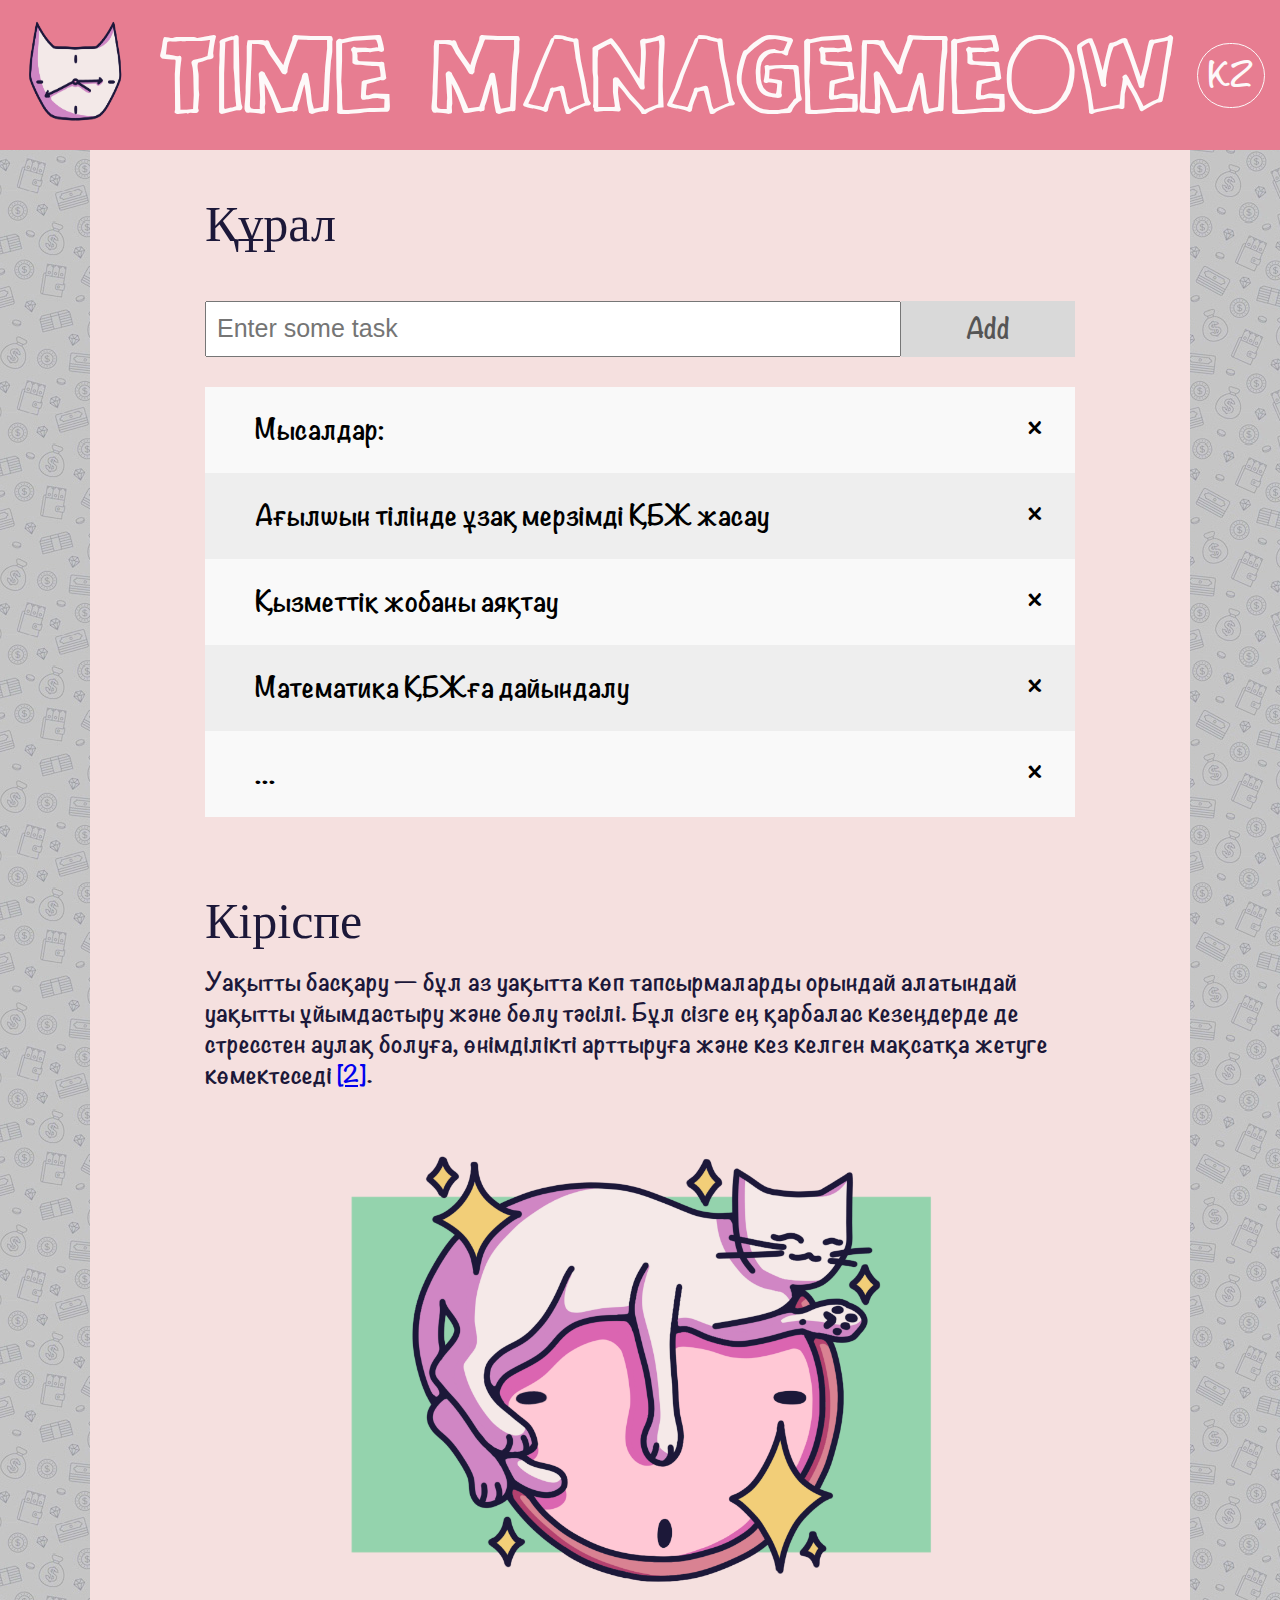
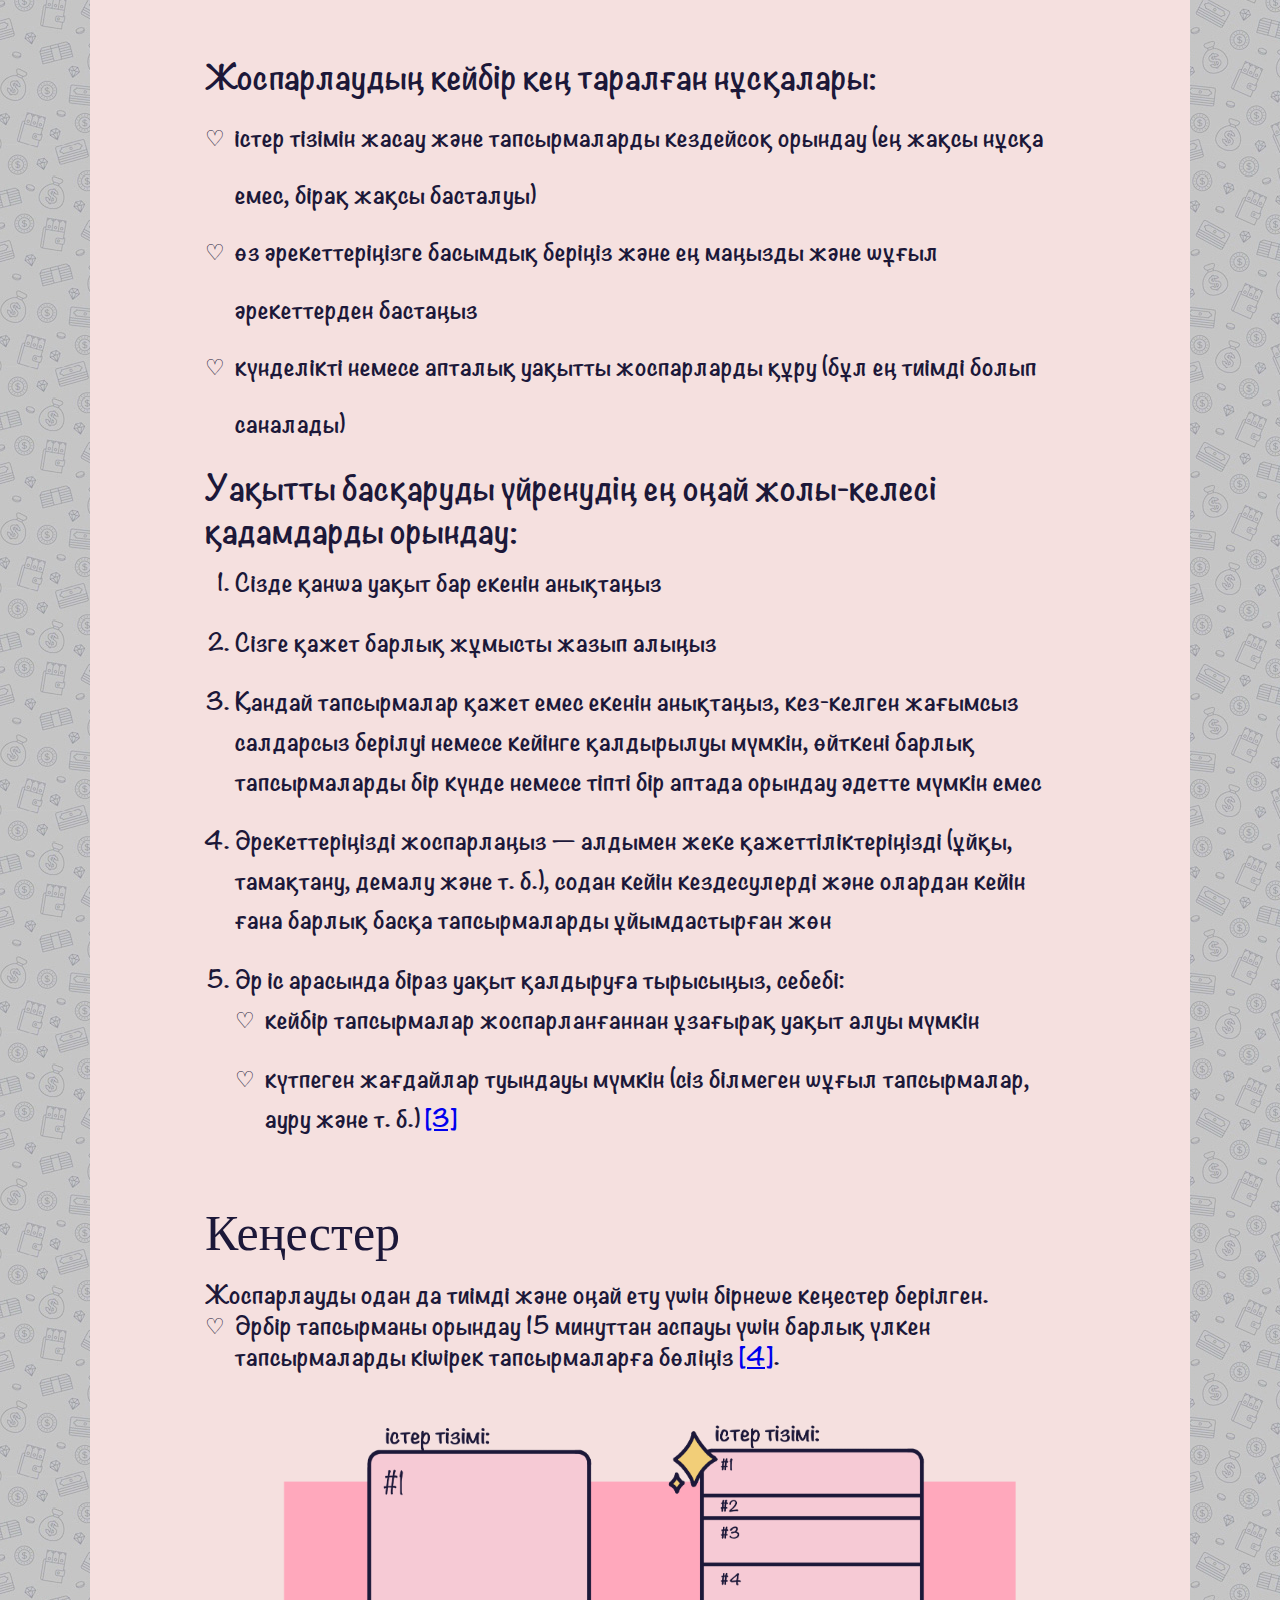
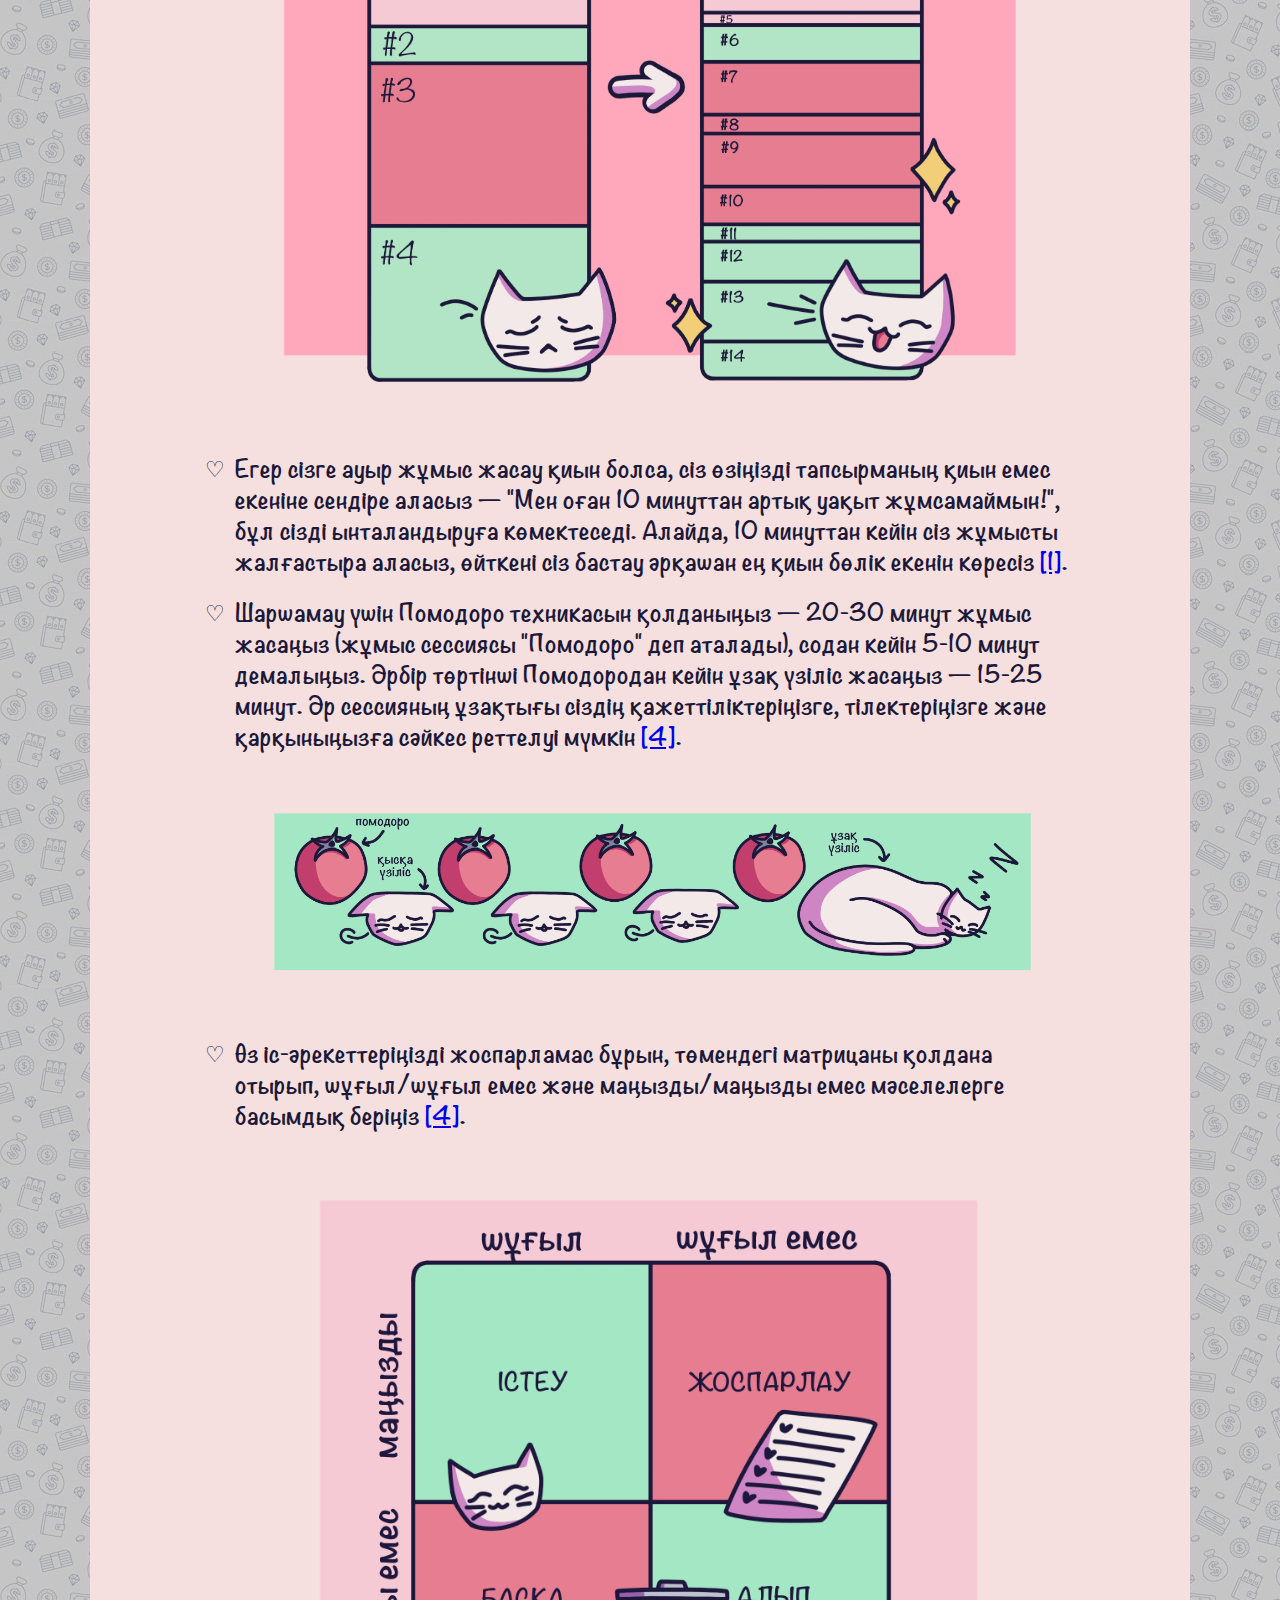
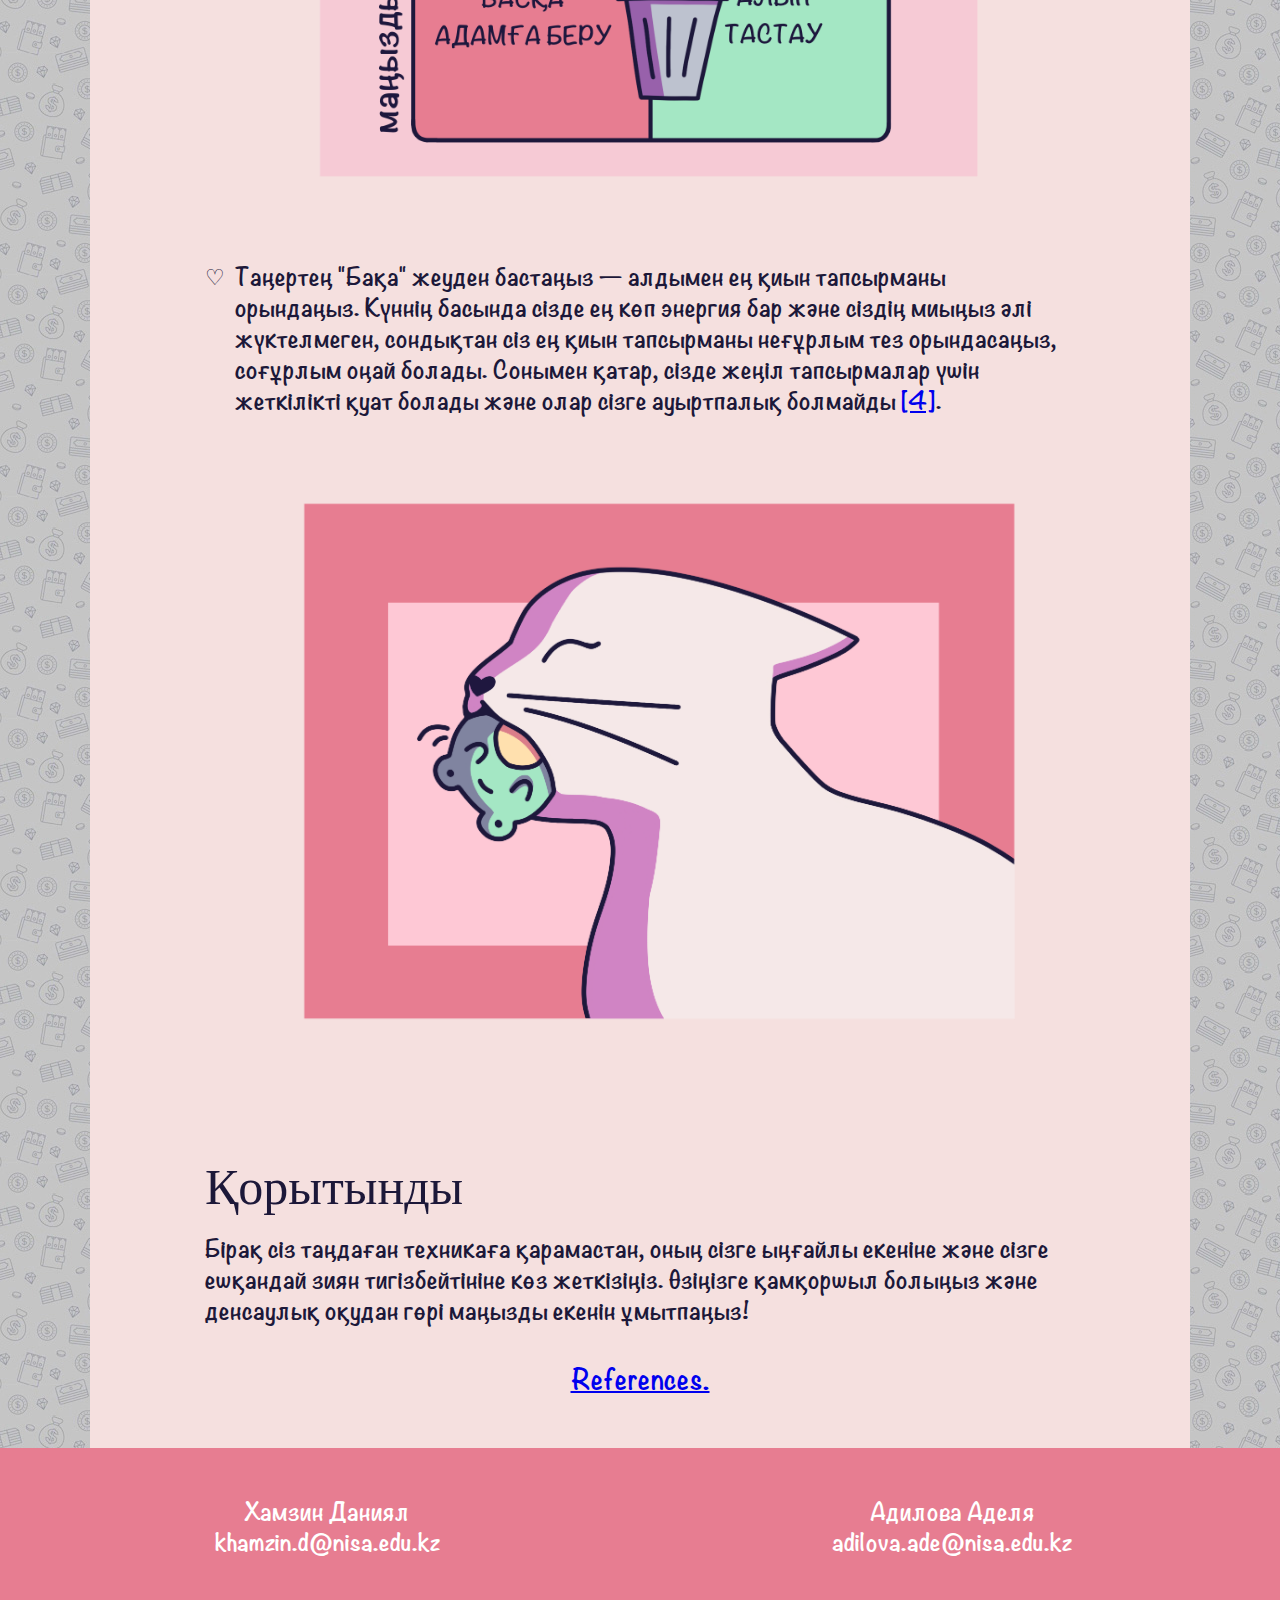
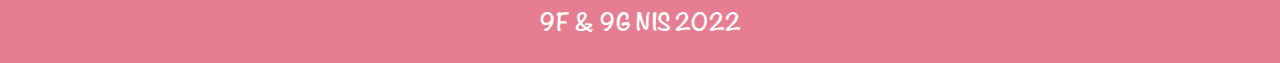
==== index-kz.html @ 08210718 "add 3 diff langs versions of the website" ====
<!DOCTYPE html>
<html lang="en">

<head>
    <meta charset="UTF-8">
    <meta http-equiv="X-UA-Compatible" content="IE=edge">
    <meta name="viewport" content="width=device-width, initial-scale=1.0">
    <title>Cat ManageMeow!</title>

    <!-- FONTS -->
    <link rel="stylesheet" href="fonts.css">

    <!-- CSS -->
    <link rel="stylesheet" href="index.css">

    <!-- Add icon to title -->
    <link rel="icon" href="img/logo.png" type="image/png">
</head>

<body>

    <header class="header">
        <div class='container'>
            <div class="header__row">
                <div class="header__logo">
                    <img src="img/logo.png" alt="">
                </div>
                <h1 class="header__title">
                    time managemeow
                </h1>
                <div class="lang">
                    <div class="lang__button">
                        KZ
                    </div>
                    <ul class="lang__list">
                        <li><a href="index-en.html">EN</a></li>
                        <li><a href="index-ru.html">RU</a></li>
                        <li><a href="index-kz.html">KZ</a></li>
                    </ul>
                </div>

            </div>
        </div>
    </header>

    <main class="main">
        <div class="content">
            <div class='container'>

                <section class="tool">
                    <h2 class="tool__title title">
                        Құрал
                    </h2>
                    <div class="tool__tool">
                        <input type="text" class="tool__input" placeholder="Enter some task">
                        <span class="addBtn">Add</span>
                    </div>

                    <ul class="tool__list">
                        <li>Мысалдар:</li>
                        <li>Ағылшын тілінде ұзақ мерзімді ҚБЖ жасау</li>
                        <li>Қызметтік жобаны аяқтау</li>
                        <li>Математика ҚБЖға дайындалу</li>
                        <li>...</li>
                    </ul>

                </section>

                <section class="intro">
                    <h2 class="intro__title title">
                        Кіріспе
                    </h2>
                    <p class="intro__text text">
                        Уақытты басқару — бұл аз уақытта көп тапсырмаларды орындай алатындай уақытты ұйымдастыру және
                        бөлу тәсілі. Бұл сізге ең қарбалас кезеңдерде де стресстен аулақ болуға, өнімділікті арттыруға
                        және кез келген мақсатқа жетуге көмектеседі <a href="references.html">[2]</a>.
                    </p>
                    <div class="intro__image">
                        <img src="img/image_1.png">
                    </div>

                    <div class="options">
                        <div class="options__title subtitle">
                            Жоспарлаудың кейбір кең таралған нұсқалары:
                        </div>
                        <ul class="options__list text">
                            <li>істер тізімін жасау және тапсырмаларды кездейсоқ орындау (ең жақсы нұсқа емес, бірақ
                                жақсы басталуы)</li>
                            <li>өз әрекеттеріңізге басымдық беріңіз және ең маңызды және шұғыл әрекеттерден бастаңыз
                            </li>
                            <li>күнделікті немесе апталық уақытты жоспарларды құру (бұл ең тиімді болып саналады)</li>
                        </ul>
                    </div>

                    <div class="steps">
                        <div class="steps__title subtitle">
                            Уақытты басқаруды үйренудің ең оңай жолы-келесі қадамдарды орындау:
                        </div>
                        <ol class="steps__list text">
                            <li>Сізде қанша уақыт бар екенін анықтаңыз</li>
                            <li>Сізге қажет барлық жұмысты жазып алыңыз </li>
                            <li>Қандай тапсырмалар қажет емес екенін анықтаңыз, кез-келген жағымсыз салдарсыз берілуі
                                немесе кейінге қалдырылуы мүмкін, өйткені барлық тапсырмаларды бір күнде немесе тіпті
                                бір аптада орындау әдетте мүмкін емес
                            </li>
                            <li>Әрекеттеріңізді жоспарлаңыз — алдымен жеке қажеттіліктеріңізді (ұйқы, тамақтану, демалу
                                және т. б.), содан кейін кездесулерді және олардан кейін ғана барлық басқа тапсырмаларды
                                ұйымдастырған жөн
                            </li>
                            <li>Әр іс арасында біраз уақыт қалдыруға тырысыңыз, себебі:
                                <ul>
                                    <li>кейбір тапсырмалар жоспарланғаннан ұзағырақ уақыт алуы мүмкін</li>
                                    <li>күтпеген жағдайлар туындауы мүмкін (сіз білмеген шұғыл тапсырмалар, ауру және т.
                                        б.) <a href="references.html">[3]</a></li>
                                </ul>
                            </li>
                        </ol>
                    </div>

                </section>

                <section class="tips">
                    <h2 class="tips__title title">
                        Кеңестер
                    </h2>
                    <div class="tips__text text">
                        Жоспарлауды одан да тиімді және оңай ету үшін бірнеше кеңестер берілген.
                    </div>
                    <ul class="tips__list text">
                        <li>
                            Әрбір тапсырманы орындау 15 минуттан аспауы үшін барлық үлкен тапсырмаларды кішірек
                            тапсырмаларға бөліңіз <a href="references.html">[4]</a>.
                            <div class="tips__image">
                                <img src='img/2/2_kaz.png' alt=''>
                            </div>
                        </li>
                        <li>
                            Егер сізге ауыр жұмыс жасау қиын болса, сіз өзіңізді тапсырманың қиын емес екеніне сендіре
                            аласыз — "Мен оған 10 минуттан артық уақыт жұмсамаймын!", бұл сізді ынталандыруға
                            көмектеседі. Алайда, 10 минуттан кейін сіз жұмысты жалғастыра аласыз, өйткені сіз бастау
                            әрқашан ең қиын бөлік екенін көресіз <a href="references.html">[1]</a>.
                        </li>
                        <li>
                            Шаршамау үшін Помодоро техникасын қолданыңыз — 20-30 минут жұмыс жасаңыз (жұмыс сессиясы
                            "Помодоро" деп аталады), содан кейін 5-10 минут демалыңыз. Әрбір төртінші Помодородан кейін
                            ұзақ үзіліс жасаңыз — 15-25 минут. Әр сессияның ұзақтығы сіздің қажеттіліктеріңізге,
                            тілектеріңізге және қарқыныңызға сәйкес реттелуі мүмкін <a href="references.html">[4]</a>.

                            <div class="tips__image">
                                <img src="img/3/3_kaz.png" alt="">
                            </div>
                        </li>
                        <li>
                            Өз іс-әрекеттеріңізді жоспарламас бұрын, төмендегі матрицаны қолдана отырып, шұғыл/шұғыл
                            емес және маңызды/маңызды емес мәселелерге басымдық беріңіз <a
                                href="references.html">[4]</a>.
                            <div class="tips__image">
                                <img src="img/4/4_kaz.png" alt="">
                            </div>
                        </li>
                        <li>
                            Таңертең "Бақа" жеуден бастаңыз — алдымен ең қиын тапсырманы орындаңыз. Күннің басында сізде
                            ең көп энергия бар және сіздің миыңыз әлі жүктелмеген, сондықтан сіз ең қиын тапсырманы
                            неғұрлым тез орындасаңыз, соғұрлым оңай болады. Сонымен қатар, сізде жеңіл тапсырмалар үшін
                            жеткілікті қуат болады және олар сізге ауыртпалық болмайды <a
                                href="references.html">[4]</a>.
                            <div class="tips__image">
                                <img src="img/5.png" alt="">
                            </div>
                        </li>
                    </ul>
                </section>

                <section class="conclusion">
                    <h2 class="conclusion__title title">
                        Қорытынды
                    </h2>
                    <div class="conlusion__text text">
                        Бірақ сіз таңдаған техникаға қарамастан, оның сізге ыңғайлы екеніне және сізге ешқандай зиян тигізбейтініне көз жеткізіңіз. Өзіңізге қамқоршыл болыңыз және денсаулық оқудан гөрі маңызды екенін ұмытпаңыз! 
                    </div>
                    <div class="conclusion__elem">
                        <a href="references.html" class="references">References.</a>
                    </div>
                </section>

            </div>
        </div>
    </main>

    <footer class="footer">
        <div class='container'>
            <div class="footer__row">
                <div class="footer__elem">
                    <div class="footer__fullname">
                        Хамзин Даниял
                    </div>
                    <div class="footer__email">
                        khamzin.d@nisa.edu.kz
                    </div>
                </div>
                <div class="footer__elem">
                    <div class="footer__fullname">
                        Адилова Аделя
                    </div>
                    <div class="footer__email">
                        adilova.ade@nisa.edu.kz
                    </div>
                </div>
            </div>
            <div class="footer__data">
                <span>9F & 9G NIS 2022</span>
            </div>
        </div>
    </footer>


    <script src="script.js"></script>
</body>

</html>
---- fonts.css ----
@font-face {
    font-family: 'Noteworthy';
    src: url(fonts/Noteworthy-Bold.ttf) format("TrueType");
    font-style: normal;
    font-weight: bold;
}

@font-face {
    font-family: "Marker Felt";
    src: url("fonts/Marker\ Felt\ Font.ttf") format("TrueType");
    font-style: normal;
    font-weight: normal;
}

@font-face {
    font-family: 'Once in a while';
    src: url('fonts/once-in-a-while.eot');
    src: url('fonts/once-in-a-while.eot?#iefix') format('embedded-opentype'),
         url('fonts/once-in-a-while.woff') format('woff'),
         url('fonts/once-in-a-while.ttf') format('truetype'),
         url('fonts/once-in-a-while.svg#Once in a while') format('svg');
    font-style: normal;
    font-weight: normal;
}
---- index.css ----
/* CSS RESET */
html {
    box-sizing: border-box;
    font-size: 16px;
}

*,
*:before,
*:after {
    box-sizing: inherit;
}

body,
h1,
h2,
h3,
h4,
h5,
h6,
p,
ol,
ul {
    margin: 0;
    padding: 0;
    font-weight: normal;
}

ul {
    list-style: none;
}

img {
    max-width: 100%;
    height: auto;
}

/* ============================================================ */

body {
    background-color: #f5f5f5;
    font-family: "Noteworthy";
    background: url("./img/bg_repeat.jpg");
    scroll-behavior: smooth;
    text-rendering: optimizeSpeed;
}

.container {
    max-width: 1170px;
    margin: 0 auto;
    padding: 0 15px;
}

.content {
    max-width: 1420px;
    margin: 0 auto;
    background-color: #f5e0df;
}

.header {
    background-color: #e77d91;
}

.header .container {
    max-width: 1800px;
}

.header__title {
    font-size: 100px;
    font-family: "Once in a while";
    color: #fdf9f9;
    text-align: center;
}

.header__row {
    display: flex;
    flex-flow: row nowrap;
    align-items: center;
    height: 200px;
    justify-content: space-between;
}

.header__logo {
    width: 200px;
}
.header__logo img {
    width: 100%;
    height: 100%;
}

.lang {
    position: relative;
    color: #fdf9f9;
    font-size: 30px;
}

.lang__button {
    padding: 10px;
    border: 1px solid #fdf9f9;
    border-radius: 40px;
    cursor: pointer;
    position: relative;
    z-index: 2;
    transition: 0.4s;
}

.lang__button:hover {
    background-color: #ffb2b2;
}

.lang__list {
    position: absolute;
    padding-right: 100px;
    padding-top: 80px;
    left: -100px;
    top: -10px;
    z-index: 1;
    border-radius: 25px;
    border: 2px solid #ff8da8;
    transition: 0.5s;
    background-color: #ff9fb5;
    opacity: 0;
    pointer-events: none;
}

.lang__list li a{
    color: #ffd6dd;
    text-decoration: none;
}

.lang__list li a:hover {
    text-decoration: underline;
    color: #fff2f4;
}

.lang__list.active {
    opacity: 1;
    pointer-events: all;
}

/* ======================================================== */

ul li {
    position: relative;
    padding-left: 30px;
}

ul li::before {
    content: "♡";
    position: absolute;
    top: 0;
    left: 0;
}

ol {
    padding-left: 30px;
}

/* ======================================================== */

.tool {
    padding: 40px 0 0px;
}

.tool__title {
    margin-bottom: 20px;
}

/* Style the list items */
.tool__list li {
    cursor: pointer;
    position: relative;
    padding-left: 0;
    padding: 25px;
    padding-left: 50px;
    background: #eee;
    font-size: 25px;
    transition: 0.2s;

    -webkit-user-select: none;
    -moz-user-select: none;
    -ms-user-select: none;
    user-select: none;
}

.tool__list li::before {
    content: '';
}

/* Set all odd list items to a different color (zebra-stripes) */
.tool__list li:nth-child(odd) {
    background: #f9f9f9;
}

/* Darker background-color on hover */
.tool__list li:hover {
    background: #ddd;
}

/* When clicked on, add a background color and strike out text */
.tool__list li.checked {
    background: #888;
    color: #fff;
    text-decoration: line-through;
}

/* Add a "checked" mark when clicked on */
.tool__list li.checked::before {
    content: "";
    position: absolute;
    border-color: #fff;
    border-style: solid;
    border-width: 0 2px 2px 0;
    top: 30px;
    left: 20px;
    transform: rotate(45deg);
    height: 15px;
    width: 7px;
}

/* Style the close button */
.close {
    position: absolute;
    right: 0;
    top: 0;
    height: 100%;
    width: 80px;
    display: flex;
    flex-flow: row nowrap;
    align-items: center;
    justify-content: center;
}

.close:hover {
    background-color: #f44336;
    color: white;
}

/* Style the header */
.tool__tool {
    padding: 30px 0px;
    color: white;
    width: 100%;
    display: flex;
    flex-flow: row nowrap;
}

/* Clear floats after the header */
.tool__tool:after {
    content: "";
    display: table;
    clear: both;
}

/* Style the input */
.tool__input {
    width: 80%;
    padding: 10px;
    font-size: 25px;
}

/* Style the "Add" button */
.addBtn {
    padding: 10px;
    background: #d9d9d9;
    color: #555;
    text-align: center;
    font-size: 25px;
    cursor: pointer;
    transition: 0.3s;
    border-radius: 0;
    flex-grow: 1;
    /* border: 1px solid #000; */
}

.addBtn:hover {
    background-color: #bbb;
}

/* =============================================================================== */

.intro {
    padding: 70px 0px 40px;
}

.intro__text {
    margin-top: 20px;
}

.title {
    font-size: 50px;
    color: #1c1839;
    line-height: 60.51px;
    font-family: "Marker Felt";
}

.subtitle {
    font-size: 30px;
    color: #1c1839;
}
.text {
    color: #1c1839;
    font-size: 22px;
}
.intro__image {
    max-width: 700px;
    margin: 30px auto 30px;
}
.options__title {
    margin-top: 30px;
    margin-bottom: 10px;
}
.options__list li {
    line-height: 2.6;
}
.steps__title {
    margin-top: 15px;
    margin-bottom: 10px;
}
.steps__list li {
    line-height: 1.8;
    margin-bottom: 20px;
}

.steps__list li:nth-child(5) {
    margin-bottom: 10px;
}

.steps__list ul li {
    line-height: 1.8;
}

/* ========================================================================= */

.tips {
    padding: 0 0 50px;
}

.tips__title {
    margin-bottom: 20px;
}

.tips__list li {
    margin-bottom: 20px;
}

.tips__list li:last-child {
    margin: 0;
}

.tips__list li:last-child .tips__image {
    margin-bottom: 0;
}

.tips__image {
    max-width: 900px;
    margin: 0 auto;
    margin-top: 30px;
    margin-bottom: 30px;
}

/* ===================================================================================== */

.footer {
    background-color: #e77d91;
    padding-bottom: 15px;
    text-align: center;
    font-size: 22px;
}

.footer .container {
    max-width: 1240px;
    height: 200px;
}

.footer__row {
    height: 80%;
    display: flex;
    flex-flow: row nowrap;
    align-items: center;
}

.footer__elem {
    flex: 1 1 50%;
    color: #fff;
    margin-right: 40px;
}

.footer__elem:last-child {
    margin: 0;
}

.footer__data {
    color: #fff;
    text-align: center;
    width: 100%;
}

/* =================================================== */

.conclusion {
    padding: 10px 0px 50px;
}

.conlusion__title {
    margin-bottom: 20px;
}

.conlusion__text {
    margin-top: 20px;
    margin-bottom: 35px;
}

.conclusion__elem {
    width: 100%;
    text-align: center;
}

.references {
    font-size: 25px;
}

/* ======================================================== */

@media (max-width: 1512px) {
    .content {
        max-width: 1100px;
    }

    .container {
        max-width: 900px;
    }

    .header__title {
        font-size: 80px;
    }
    .header__row {
        height: 150px;
    }
    .header__logo {
        width: 120px;
        height: 120px;
    }
}

@media (max-width: 1250px) {
    .content {
        max-width: 900px;
    }

    .container {
        max-width: 700px;
    }

    .header__title {
        font-size: 50px;
    }
    .header__row {
        height: 120px;
    }
    .header__logo {
        width: 80px;
        height: 80px;
    }
    .header .container {
        max-width: 900px;
    }
    .intro {
        padding-top: 20px;
    }
}

@media (max-width: 832px) {
    .content {
        max-width: 700px;
    }
    .container {
        max-width: 500px;
    }
}

@media (max-width: 770px) {
    .header__title {
        font-size: 35px;
    }
    .header__row {
        height: 70px;
    }
    .header__logo {
        width: 50px;
        height: 50px;
    }

    .title {
        font-size: 35px;
    }
    .subtitle {
        font-size: 25px;
    }
    .text {
        font-size: 18px;
    }
    
    .lang {
        font-size: 18px;
    }

    .lang__list {
        font-size: 24px;
        padding-left: 20px;
        padding-top: 30px;
        padding-right: 80px;
    }
    .tool {
        padding-top: 10px;
    }
    .tool__title {
        margin-bottom: -10px;
    }
}

@media (max-width: 570px) {
    .header__title {
        text-align: right;
        font-size: 30px;
    }

    .footer__elem {
        margin-right: 15px;
    }
    .footer .container {
        height: 150px;
    }
    .footer {
        font-size: 15px;
    }
    .lang {
        font-size: 14px;
    }
}

@media (max-width: 475px) {
    .header__title {
        font-size: 25px;
    }
    .header__logo {
        width: 40px;
        height: 40px;
    }
    .header__row {
        height: 50px;
    }
    .intro {
        padding-top: 10px;
        padding-bottom: 10px;
    }
    .intro__text {
        margin-top: 5px;
    }
    .title {
        font-size: 25px;
    }
    .subtitle {
        font-size: 21px;
    }
    .text {
        font-size: 17px;
    }
    .options__list li {
        line-height: 1.5;
        margin-bottom: 10px;
    }
    .steps__list li {
        margin-bottom: 10px;
    }
    .tips {
        padding-bottom: 15px;
    }
    .tips__title {
        margin-bottom: 5px;
    }
    .conlusion__title {
        margin-bottom: 5px;
    }
    .lang {
        font-size: 10px;
    }
}

@media (max-width: 390px) {
    .header__title {
        font-size: 20px;
    }
    .header__logo {
        width: 35px;
        height: 35px;
    }
    .footer__elem {
        margin-right: 5px;
    }
    .footer .container {
        padding: 0 5px;
    }
    .lang {
        font-size: 8px;
    }
}
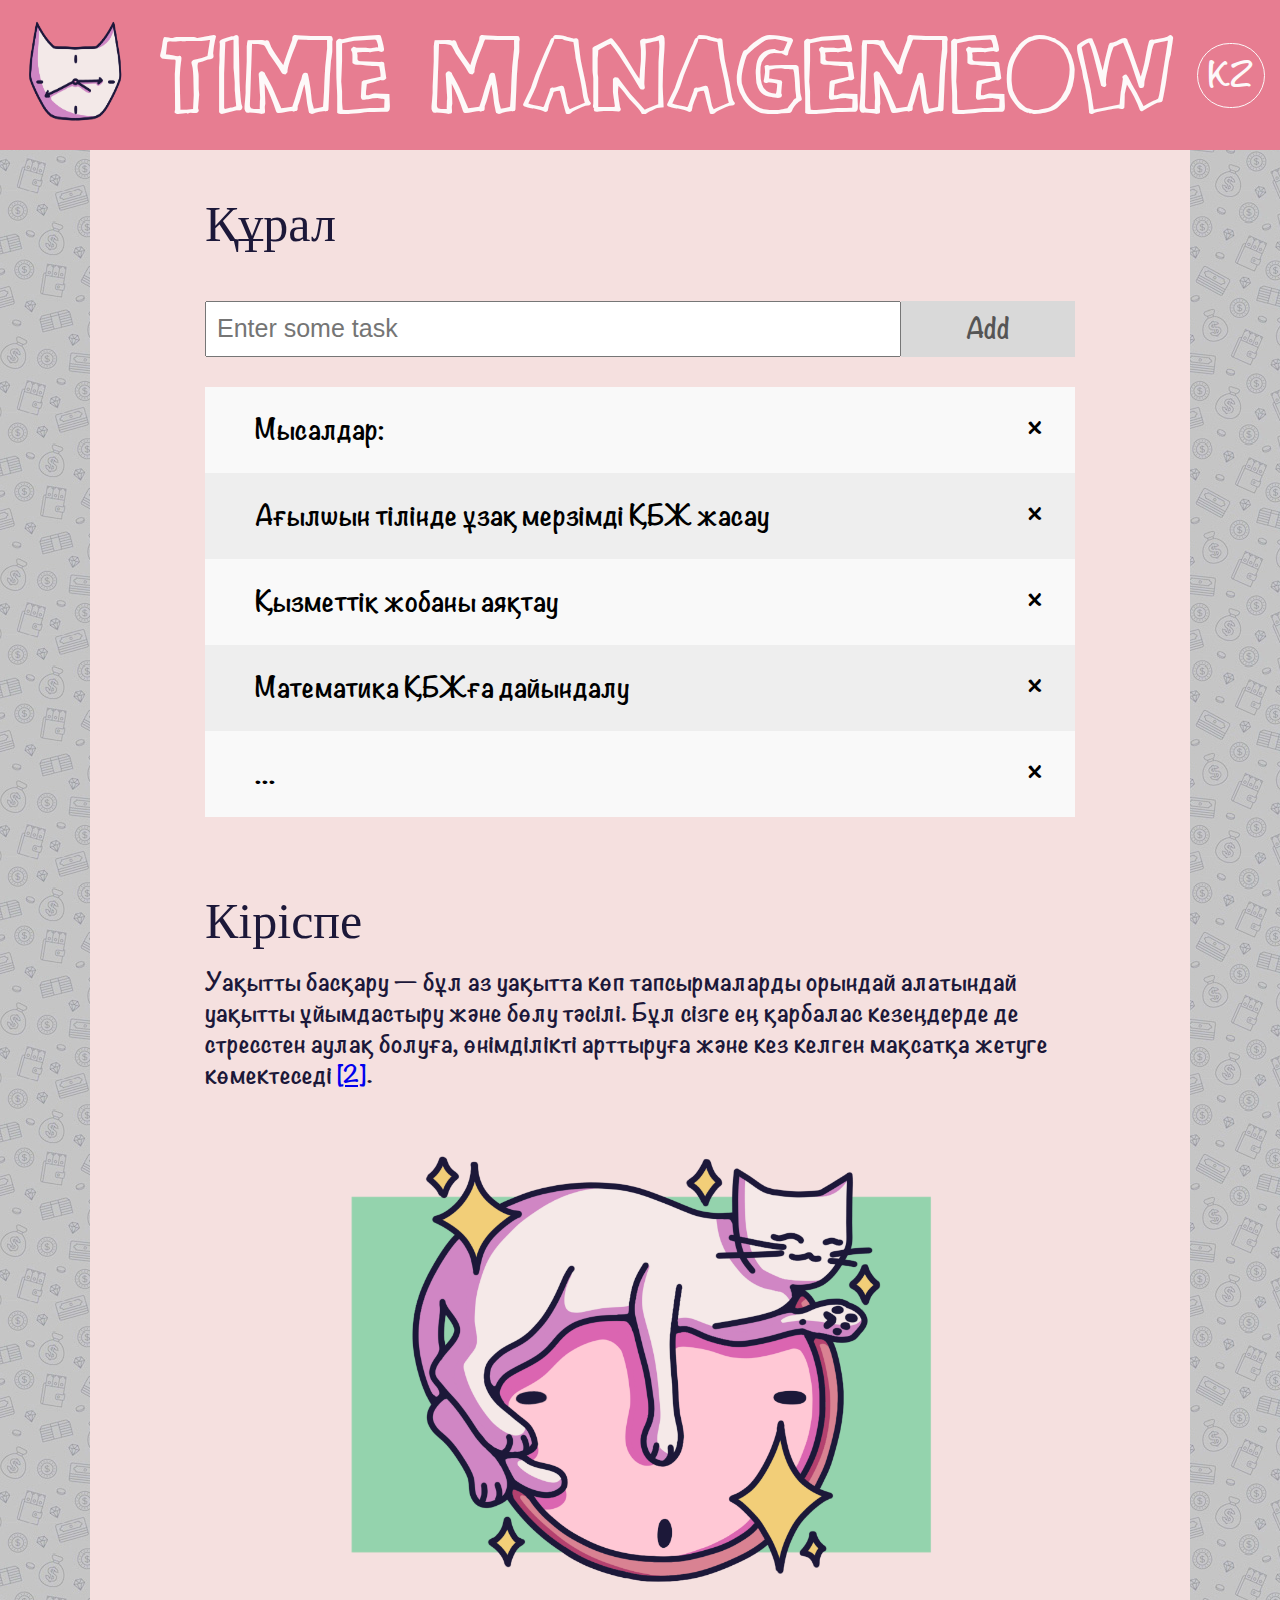
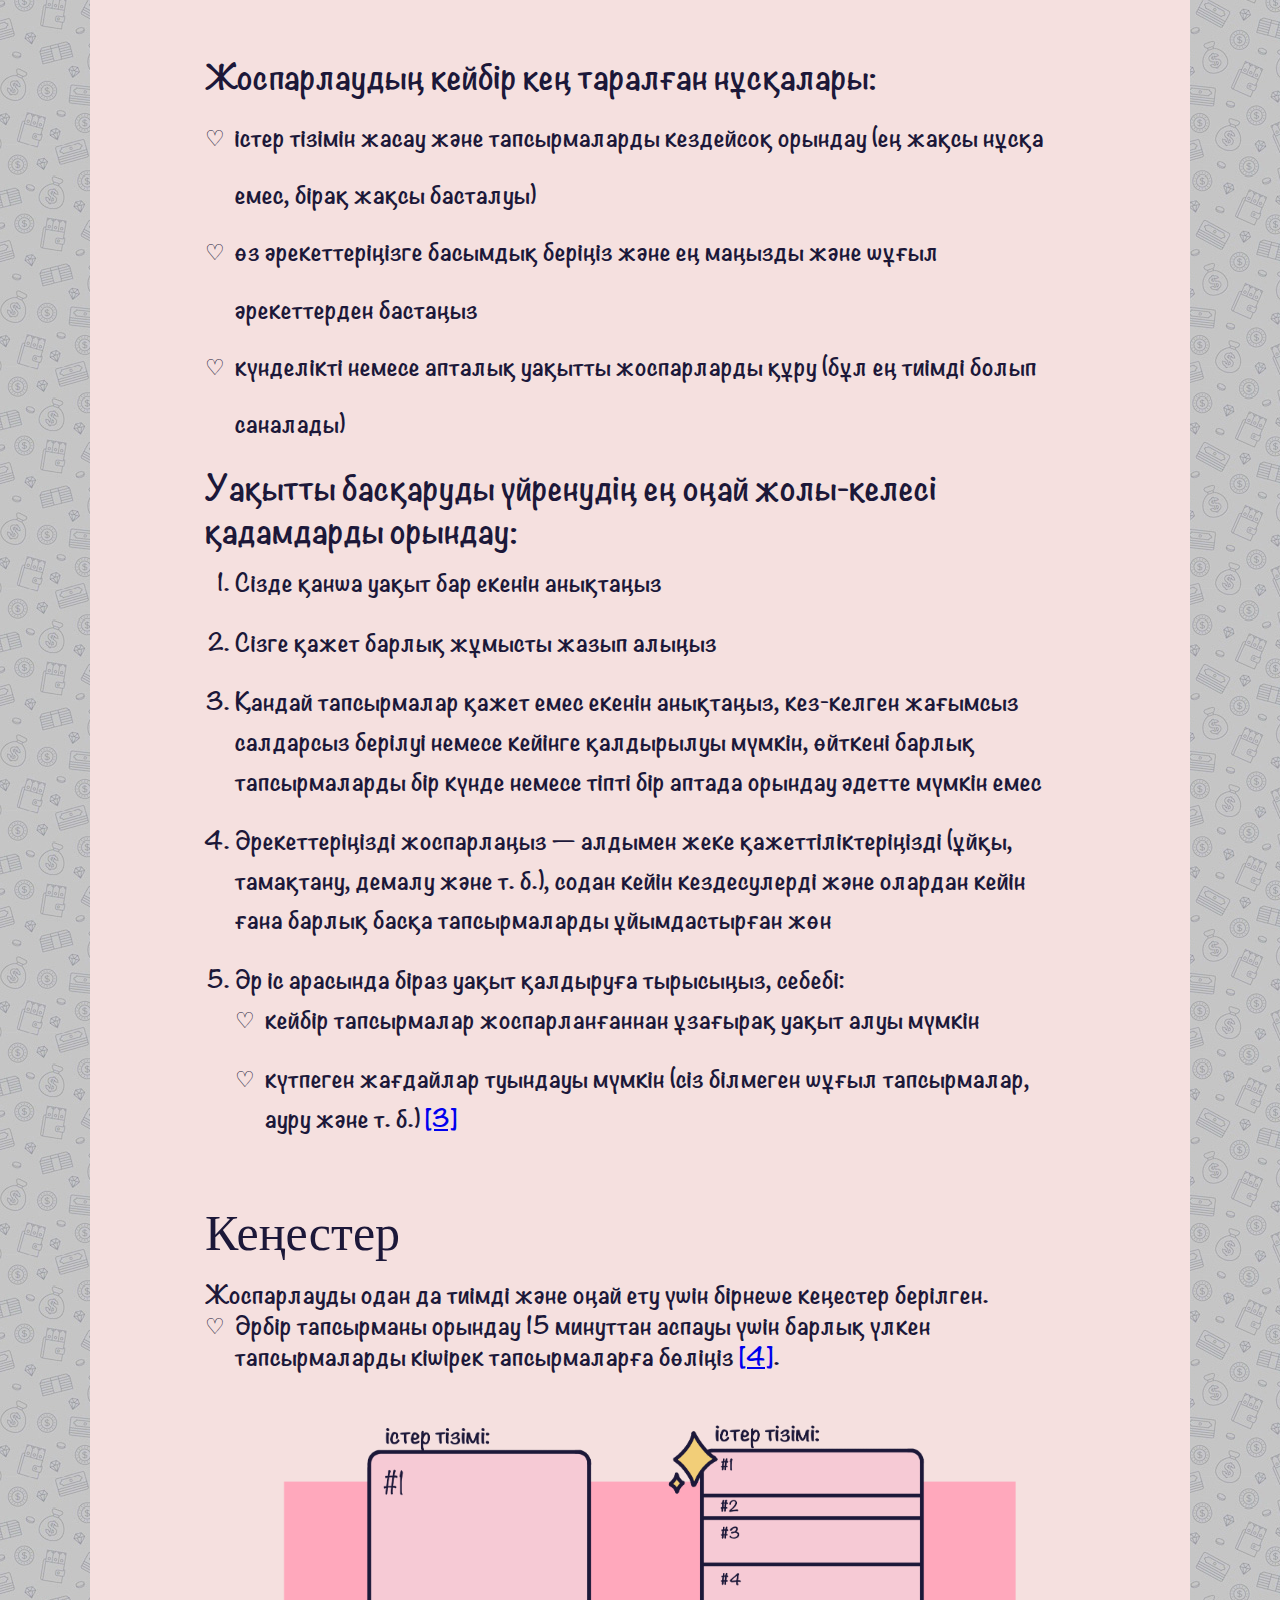
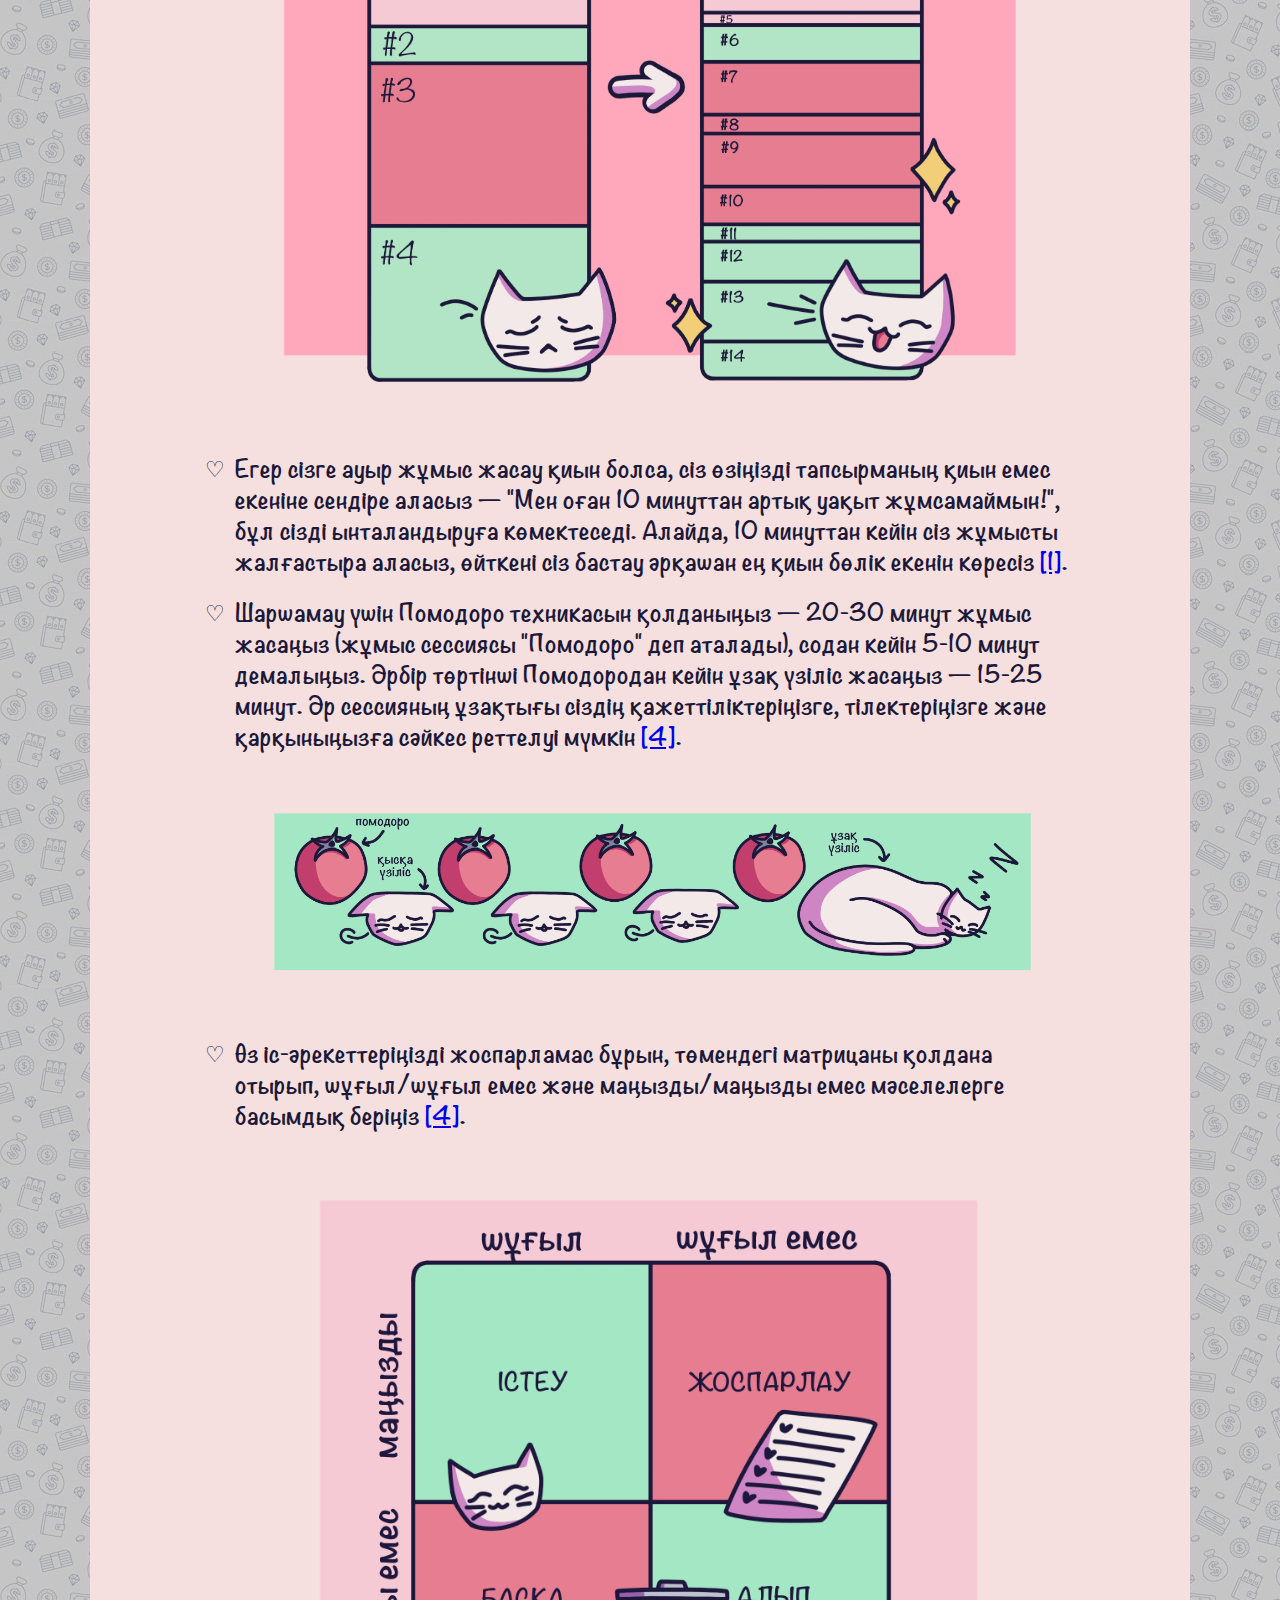
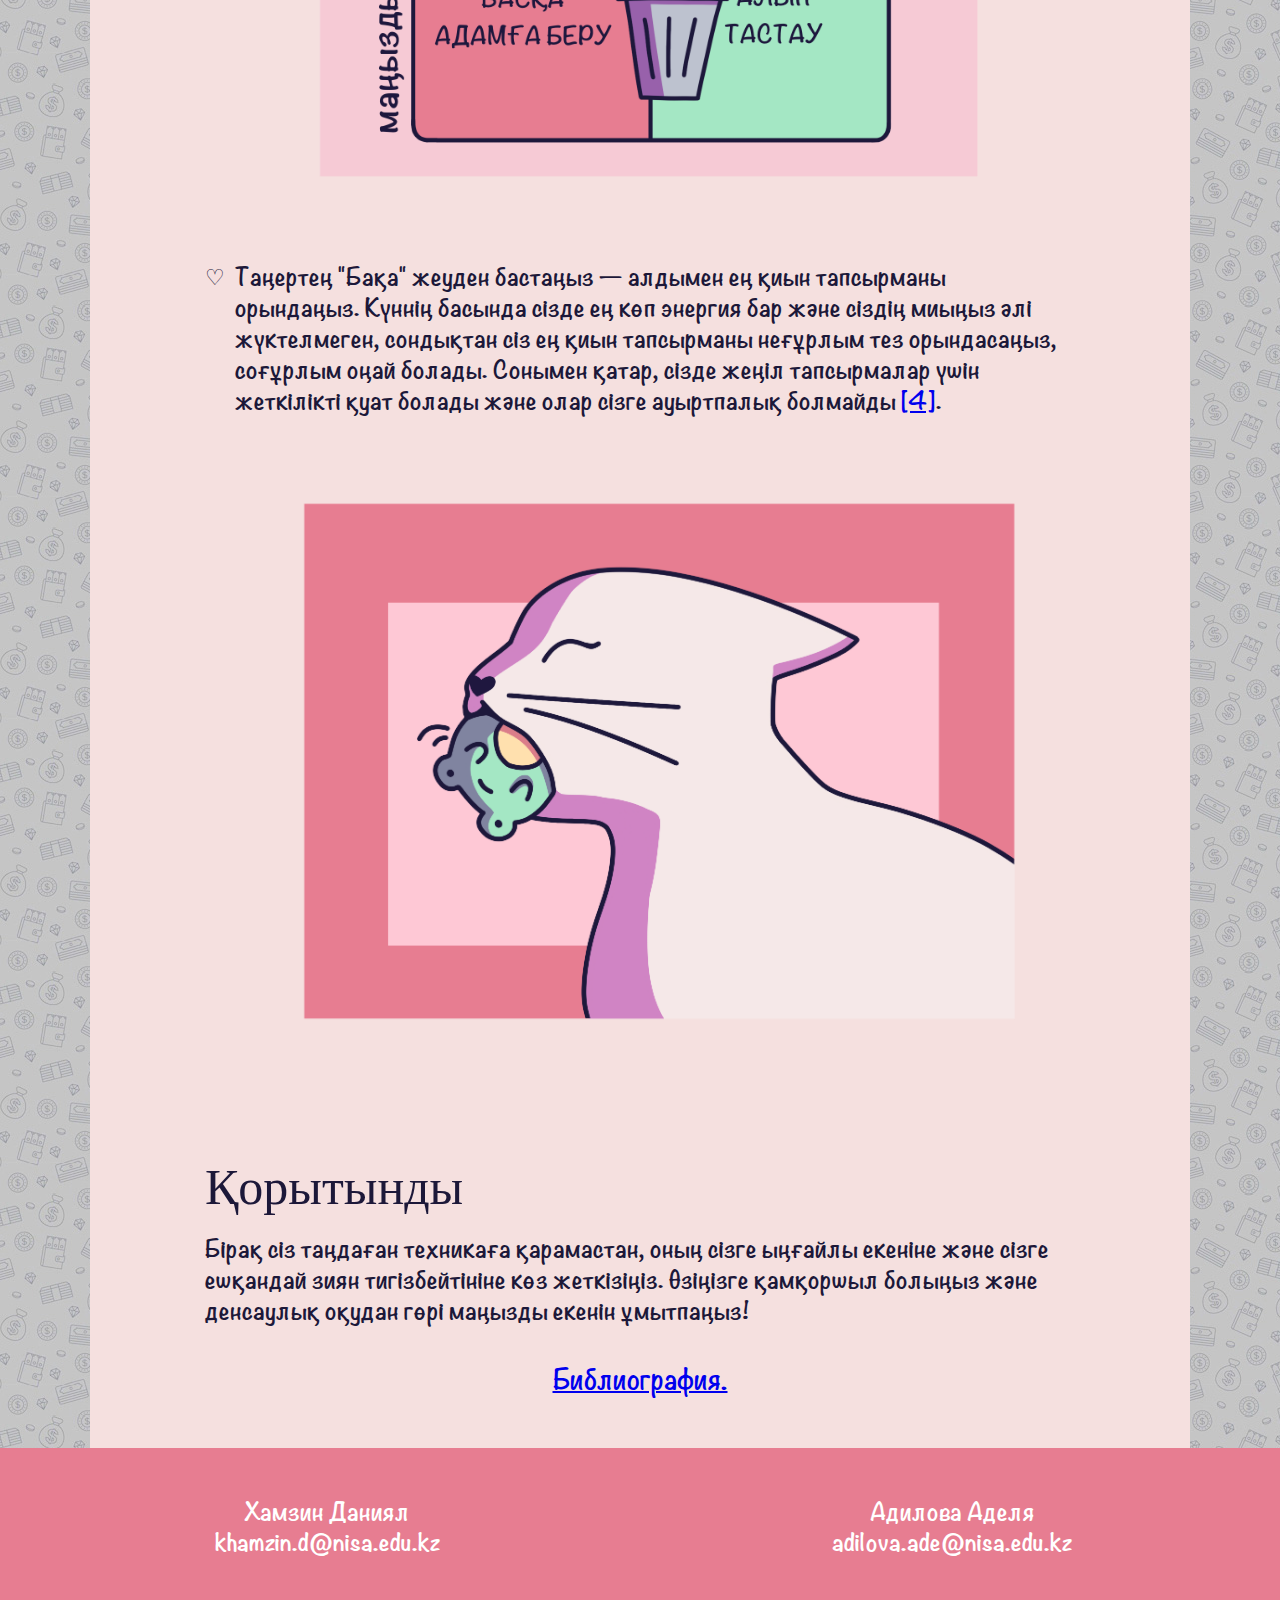
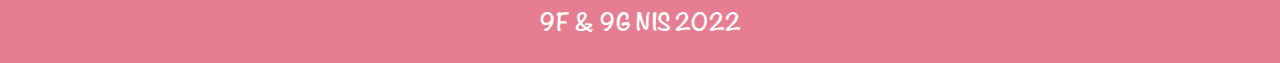
==== commit 4e50adbc: "fix more bugs" ====
--- a/index-kz.html
+++ b/index-kz.html
@@ -33,7 +33,7 @@
                         KZ
                     </div>
                     <ul class="lang__list">
-                        <li><a href="index-en.html">EN</a></li>
+                        <li><a href="index.html">EN</a></li>
                         <li><a href="index-ru.html">RU</a></li>
                         <li><a href="index-kz.html">KZ</a></li>
                     </ul>
@@ -179,7 +179,7 @@
                         Бірақ сіз таңдаған техникаға қарамастан, оның сізге ыңғайлы екеніне және сізге ешқандай зиян тигізбейтініне көз жеткізіңіз. Өзіңізге қамқоршыл болыңыз және денсаулық оқудан гөрі маңызды екенін ұмытпаңыз! 
                     </div>
                     <div class="conclusion__elem">
-                        <a href="references.html" class="references">References.</a>
+                        <a href="references.html" class="references">Библиография.</a>
                     </div>
                 </section>
 
--- a/index.css
+++ b/index.css
@@ -42,6 +42,7 @@
     background: url("./img/bg_repeat.jpg");
     scroll-behavior: smooth;
     text-rendering: optimizeSpeed;
+    overflow-x: hidden;
 }
 
 .container {
